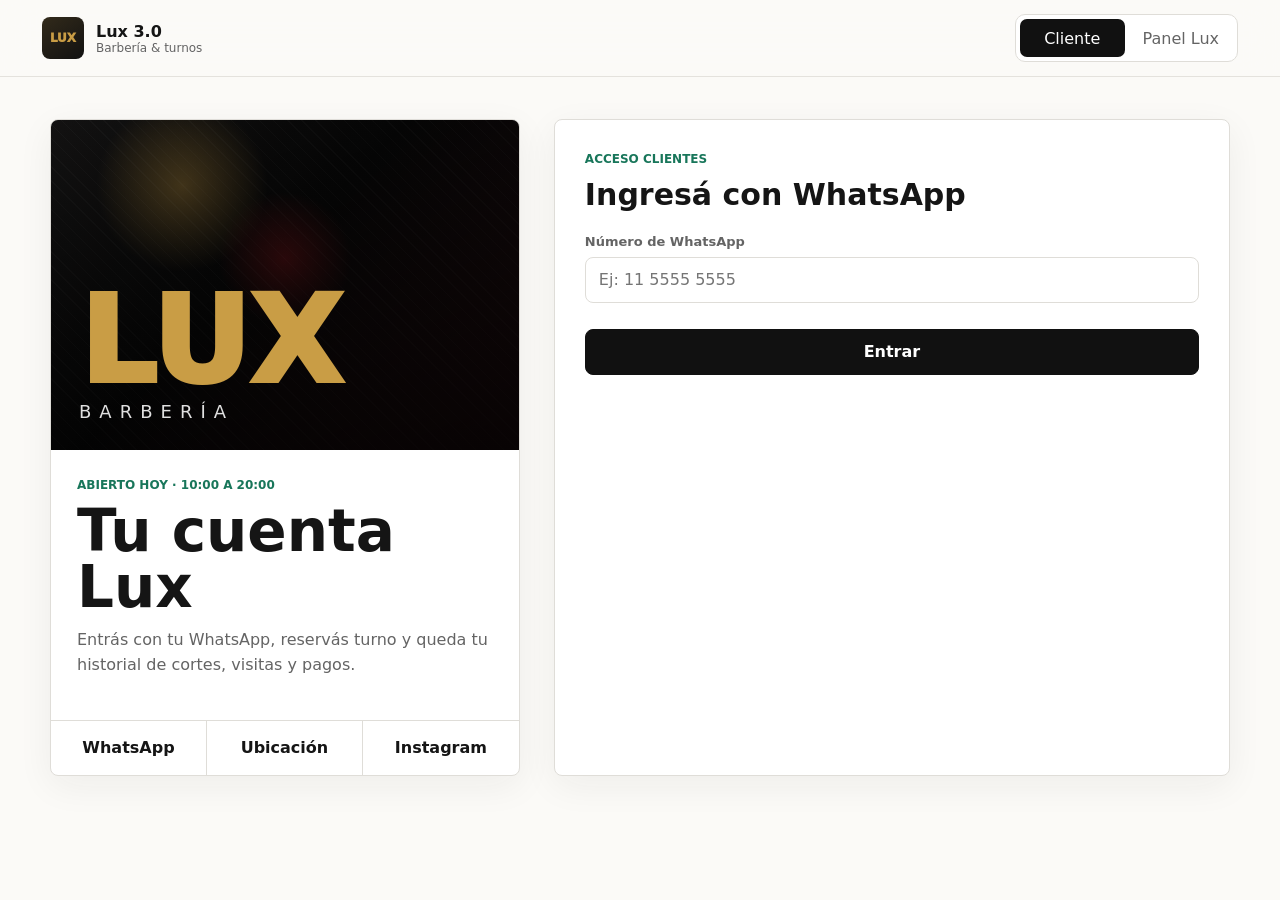
==== lux-3/index.html @ fd44c5f9 "Add Lux 3.0 booking app Publica Lux 3.0 como app estatica en /lux-3 con agenda visible, administraci" ====
<!doctype html>
<html lang="es">
  <head>
    <meta charset="utf-8" />
    <meta name="viewport" content="width=device-width, initial-scale=1" />
    <meta name="theme-color" content="#111111" />
    <title>Lux 3.0</title>
    <link rel="manifest" href="./manifest.webmanifest" />
    <link rel="stylesheet" href="./styles.css?v=6" />
  </head>
  <body>
    <div class="app-shell">
      <header class="topbar">
        <button class="brand" type="button" data-view="cliente" aria-label="Ir al inicio">
          <span class="brand-mark">LUX</span>
          <span>
            <strong>Lux 3.0</strong>
            <small>Barbería & turnos</small>
          </span>
        </button>

        <nav class="mode-switch" aria-label="Secciones">
          <button class="active" type="button" data-view="cliente">Cliente</button>
          <button type="button" data-view="panel">Panel Lux</button>
        </nav>
      </header>

      <main>
        <section class="view active" id="cliente-view" aria-labelledby="cliente-title">
          <div class="client-layout">
            <aside class="studio-panel">
              <div class="studio-photo" role="img" aria-label="Identidad visual de Lux Barbería">
                <span>Lux</span>
                <small>Barbería</small>
              </div>
              <div class="studio-info">
                <p class="eyebrow">Abierto hoy · 10:00 a 20:00</p>
                <h1 id="cliente-title">Tu cuenta Lux</h1>
                <p>Entrás con tu WhatsApp, reservás turno y queda tu historial de cortes, visitas y pagos.</p>
              </div>
              <div class="quick-actions">
                <a href="https://wa.me/5491134567890" target="_blank" rel="noreferrer">WhatsApp</a>
                <a href="https://maps.google.com/?q=Lux+Barberia" target="_blank" rel="noreferrer">Ubicación</a>
                <a href="https://instagram.com" target="_blank" rel="noreferrer">Instagram</a>
              </div>
            </aside>

            <section class="booking-card" aria-label="Cuenta y reserva de turno">
              <div class="booking-head">
                <div>
                  <p class="eyebrow">Acceso clientes</p>
                  <h2 id="client-access-title">Ingresá con WhatsApp</h2>
                </div>
                <button class="icon-button" type="button" id="install-button" hidden title="Instalar app" aria-label="Instalar app">+</button>
              </div>

              <section class="login-card" id="login-card">
                <form id="login-form">
                  <label class="field">
                    <span>Número de WhatsApp</span>
                    <input id="login-phone" name="phone" inputmode="tel" autocomplete="tel" placeholder="Ej: 11 5555 5555" required />
                  </label>
                  <button class="primary full" type="submit">Entrar</button>
                </form>

                <form id="register-form" hidden>
                  <p class="inline-note">No te encontramos en Lux. Cargá tus datos una sola vez.</p>
                  <label class="field">
                    <span>Nombre</span>
                    <input name="firstName" autocomplete="given-name" placeholder="Ej: Nico" required />
                  </label>
                  <label class="field">
                    <span>Apellido</span>
                    <input name="lastName" autocomplete="family-name" placeholder="Ej: González" required />
                  </label>
                  <button class="primary full" type="submit">Crear cuenta Lux</button>
                </form>
              </section>

              <section class="client-session" id="client-session" hidden>
                <div class="session-head">
                  <div>
                    <p class="eyebrow">Cliente activo</p>
                    <h2 id="client-name">Cliente Lux</h2>
                    <p id="client-phone-line"></p>
                  </div>
                  <button class="secondary compact" type="button" id="logout-client">Cambiar</button>
                </div>

                <section class="profile-strip" aria-label="Resumen de cliente">
                  <article>
                    <span id="client-total-visits">0</span>
                    <small>visitas</small>
                  </article>
                  <article>
                    <span id="client-total-paid">$0</span>
                    <small>pagado</small>
                  </article>
                  <article>
                    <span id="client-next-appointment">Sin turno</span>
                    <small>próximo</small>
                  </article>
                </section>

                <div class="steps" aria-label="Progreso">
                  <span class="step active" data-step-dot="1">Barbero</span>
                  <span class="step" data-step-dot="2">Servicio</span>
                  <span class="step" data-step-dot="3">Horario</span>
                  <span class="step" data-step-dot="4">Detalle</span>
                </div>

                <form id="booking-form">
                  <fieldset class="form-step active" data-step="1">
                    <legend>Elegí con quién cortarte</legend>
                    <div class="barber-grid" id="barber-list"></div>
                  </fieldset>

                  <fieldset class="form-step" data-step="2">
                    <legend>Elegí qué te querés hacer</legend>
                    <div class="service-grid" id="service-list"></div>
                  </fieldset>

                  <fieldset class="form-step" data-step="3">
                    <legend>Elegí día y horario</legend>
                    <label class="field">
                      <span>Día</span>
                      <input id="booking-date" name="date" type="date" required />
                    </label>
                    <div class="slot-grid" id="slot-list" aria-live="polite"></div>
                  </fieldset>

                  <fieldset class="form-step" data-step="4">
                    <legend>Confirmá el turno</legend>
                    <div class="selected-client">
                      <strong id="selected-client-name"></strong>
                      <span id="selected-client-phone"></span>
                      <span id="selected-barber-name"></span>
                    </div>
                    <label class="field">
                      <span>Nota opcional</span>
                      <textarea name="note" rows="3" placeholder="Ej: quiero mantener el largo arriba"></textarea>
                    </label>
                  </fieldset>

                  <div class="booking-summary" id="booking-summary">
                    <span>Seleccioná un servicio para empezar</span>
                  </div>

                  <div class="form-actions">
                    <button class="secondary" type="button" id="back-step">Volver</button>
                    <button class="primary" type="button" id="next-step">Continuar</button>
                    <button class="primary" type="submit" id="confirm-booking">Confirmar por WhatsApp</button>
                  </div>
                </form>

                <section class="manage-box" aria-label="Perfil del cliente">
                  <div class="section-head">
                    <h2>Mi Lux</h2>
                    <span class="status-pill">WhatsApp ID</span>
                  </div>
                  <div class="client-appointments" id="client-appointments"></div>
                  <h3>Historial</h3>
                  <div class="history-list" id="client-history"></div>
                </section>
              </section>
            </section>
          </div>
        </section>

        <section class="view" id="panel-view" aria-labelledby="panel-title">
          <div class="panel-layout">
            <section class="panel-hero">
              <div>
                <p class="eyebrow">Panel privado</p>
                <h1 id="panel-title">Agenda Lux</h1>
                <p>Vista semanal y agenda del día para pantalla de barbería.</p>
              </div>
              <div class="panel-actions">
                <button class="secondary compact" type="button" id="open-admin">Administración</button>
                <button class="primary compact" type="button" id="new-demo-booking">Agregar turno demo</button>
              </div>
            </section>

            <section class="metrics" aria-label="Resumen del negocio">
              <article>
                <span id="metric-today">0</span>
                <small>turnos hoy</small>
              </article>
              <article>
                <span id="metric-week">0</span>
                <small>esta semana</small>
              </article>
              <article>
                <span id="metric-pending">0</span>
                <small>pendientes hoy</small>
              </article>
              <article>
                <span id="metric-completed">0</span>
                <small>terminados hoy</small>
              </article>
            </section>

            <section class="workspace weekly-workspace">
              <div class="section-head">
                <div>
                  <h2>Planificación semanal</h2>
                  <p>Lunes a sábado · Franco y Vito</p>
                </div>
                <select id="weekly-barber-filter" aria-label="Filtrar barbero">
                  <option value="all">Ambos</option>
                  <option value="franco">Franco</option>
                  <option value="vito">Vito</option>
                </select>
              </div>
              <div class="weekly-calendar" id="weekly-calendar"></div>
            </section>

            <div class="panel-grid">
              <section class="workspace">
                <div class="section-head">
                  <h2>Próximos turnos</h2>
                  <input id="agenda-filter" type="search" placeholder="Buscar cliente" />
                </div>
                <div class="appointments" id="appointments-list"></div>
              </section>

            </div>
          </div>
        </section>
      </main>
    </div>

    <dialog id="success-dialog">
      <div class="dialog-content">
        <p class="eyebrow">Turno confirmado</p>
        <h2>Listo, quedó en la agenda</h2>
        <p id="success-copy"></p>
        <div class="dialog-actions">
          <a class="primary" id="success-whatsapp" href="#" target="_blank" rel="noreferrer">Abrir WhatsApp</a>
          <button class="secondary" type="button" id="close-dialog">Cerrar</button>
        </div>
      </div>
    </dialog>

    <dialog id="admin-dialog" class="admin-dialog">
      <div class="dialog-content admin-content">
        <div class="section-head">
          <div>
            <p class="eyebrow">Administración Lux</p>
            <h2>Cuentas, clientes y promos</h2>
          </div>
          <button class="secondary compact" type="button" id="close-admin">Cerrar</button>
        </div>

        <section class="workspace ledger-workspace">
          <div class="section-head">
            <h2>Cuenta de barberos</h2>
            <span class="status-pill">solo administración</span>
          </div>
          <div class="barber-ledger" id="barber-ledger"></div>
        </section>

        <div class="admin-grid">
          <section class="workspace">
            <div class="section-head">
              <h2>Cargar cliente</h2>
            </div>
            <form id="barber-client-form" class="stack-form">
              <label class="field">
                <span>Nombre</span>
                <input name="firstName" placeholder="Ej: Lucas" required />
              </label>
              <label class="field">
                <span>Apellido</span>
                <input name="lastName" placeholder="Ej: Pérez" required />
              </label>
              <label class="field">
                <span>WhatsApp</span>
                <input name="phone" inputmode="tel" placeholder="Ej: 11 5555 5555" required />
              </label>
              <button class="primary full" type="submit">Guardar cliente</button>
            </form>
          </section>

          <section class="workspace">
            <div class="section-head">
              <h2>Clientes</h2>
              <button class="secondary compact" type="button" id="export-clients">Copiar lista</button>
            </div>
            <div class="client-list" id="client-list"></div>
          </section>

          <section class="workspace">
            <div class="section-head">
              <h2>Ficha</h2>
              <span class="status-pill" id="selected-panel-client-status">Sin selección</span>
            </div>
            <div class="client-file" id="panel-client-file"></div>
          </section>

          <section class="workspace">
            <div class="section-head">
              <h2>Promos</h2>
              <button class="secondary compact" type="button" id="generate-promo">Generar</button>
            </div>
            <textarea id="promo-text" rows="5">Hola! Esta semana en Lux tenemos promo de corte + barba. Si querés reservar, entrá al link de Lux 3.0 y elegí tu horario.</textarea>
            <a class="primary full" id="promo-whatsapp" href="#" target="_blank" rel="noreferrer">Enviar por WhatsApp</a>
          </section>
        </div>
      </div>
    </dialog>

    <script src="./app.js?v=6"></script>
  </body>
</html>
---- lux-3/styles.css ----
:root {
  color-scheme: light;
  --ink: #151515;
  --muted: #646464;
  --line: #dfddd8;
  --paper: #fbfaf7;
  --surface: #ffffff;
  --gold: #c99d45;
  --green: #18765a;
  --red: #b44b43;
  --blue: #315f8f;
  --shadow: 0 18px 60px rgba(20, 20, 20, 0.13);
  font-family: Inter, ui-sans-serif, system-ui, -apple-system, BlinkMacSystemFont, "Segoe UI", sans-serif;
}

* {
  box-sizing: border-box;
}

body {
  margin: 0;
  background: var(--paper);
  color: var(--ink);
}

button,
input,
textarea {
  font: inherit;
}

button,
a {
  -webkit-tap-highlight-color: transparent;
}

a {
  color: inherit;
  text-decoration: none;
}

.app-shell {
  min-height: 100vh;
}

.topbar {
  position: sticky;
  top: 0;
  z-index: 10;
  display: flex;
  align-items: center;
  justify-content: space-between;
  gap: 18px;
  padding: 14px clamp(16px, 4vw, 42px);
  background: rgba(251, 250, 247, 0.88);
  border-bottom: 1px solid rgba(223, 221, 216, 0.8);
  backdrop-filter: blur(18px);
}

.brand {
  display: inline-flex;
  align-items: center;
  gap: 12px;
  padding: 0;
  border: 0;
  background: transparent;
  color: var(--ink);
  cursor: pointer;
  text-align: left;
}

.brand-mark {
  display: grid;
  width: 42px;
  height: 42px;
  place-items: center;
  border-radius: 8px;
  background:
    linear-gradient(145deg, rgba(201, 157, 69, 0.18), transparent),
    #111111;
  color: var(--gold);
  font-size: 12px;
  font-weight: 950;
}

.brand strong,
.brand small {
  display: block;
}

.brand small {
  color: var(--muted);
  font-size: 12px;
}

.mode-switch {
  display: inline-grid;
  grid-template-columns: 1fr 1fr;
  gap: 4px;
  padding: 4px;
  border: 1px solid var(--line);
  border-radius: 10px;
  background: var(--surface);
}

.mode-switch button {
  min-height: 38px;
  padding: 0 14px;
  border: 0;
  border-radius: 7px;
  background: transparent;
  color: var(--muted);
  cursor: pointer;
}

.mode-switch button.active {
  background: #111111;
  color: #fff;
}

main {
  padding: clamp(16px, 4vw, 42px);
}

.view {
  display: none;
}

.view.active {
  display: block;
}

.client-layout {
  display: grid;
  grid-template-columns: minmax(290px, 0.82fr) minmax(320px, 1.18fr);
  gap: clamp(18px, 3vw, 34px);
  max-width: 1180px;
  margin: 0 auto;
  align-items: stretch;
}

.studio-panel,
.booking-card,
.workspace,
.panel-hero,
.metrics article {
  background: var(--surface);
  border: 1px solid var(--line);
  border-radius: 8px;
  box-shadow: 0 10px 36px rgba(30, 30, 30, 0.06);
}

.studio-panel {
  overflow: hidden;
}

.studio-photo {
  min-height: 330px;
  display: grid;
  align-content: end;
  padding: 28px;
  color: white;
  background:
    linear-gradient(160deg, rgba(0, 0, 0, 0.3), rgba(0, 0, 0, 0.82)),
    repeating-linear-gradient(45deg, rgba(255, 255, 255, 0.035) 0 1px, transparent 1px 10px),
    radial-gradient(circle at 50% 42%, rgba(138, 25, 30, 0.6), transparent 22%),
    radial-gradient(circle at 28% 20%, rgba(201, 157, 69, 0.5), transparent 20%),
    linear-gradient(135deg, #1b1a1a 0%, #090909 45%, #2c1114 100%);
}

.studio-photo span {
  font-size: clamp(58px, 12vw, 120px);
  font-weight: 950;
  line-height: 0.85;
  letter-spacing: 0;
  color: var(--gold);
  text-transform: uppercase;
}

.studio-photo small {
  margin-top: 8px;
  color: rgba(255, 255, 255, 0.88);
  font-size: 18px;
  letter-spacing: 8px;
  text-transform: uppercase;
}

.studio-info {
  padding: 26px;
}

.eyebrow {
  margin: 0 0 8px;
  color: var(--green);
  font-size: 12px;
  font-weight: 800;
  letter-spacing: 0;
  text-transform: uppercase;
}

h1,
h2,
p {
  margin-top: 0;
}

h1 {
  margin-bottom: 12px;
  font-size: clamp(34px, 5vw, 58px);
  line-height: 0.98;
  letter-spacing: 0;
}

h2 {
  margin-bottom: 0;
  font-size: clamp(22px, 3vw, 30px);
  letter-spacing: 0;
}

h3 {
  margin: 22px 0 12px;
  font-size: 18px;
}

p {
  color: var(--muted);
  line-height: 1.55;
}

.quick-actions {
  display: grid;
  grid-template-columns: repeat(3, 1fr);
  border-top: 1px solid var(--line);
}

.quick-actions a {
  min-height: 54px;
  display: grid;
  place-items: center;
  border-right: 1px solid var(--line);
  color: var(--ink);
  font-weight: 750;
}

.quick-actions a:last-child {
  border-right: 0;
}

.booking-card {
  padding: clamp(18px, 4vw, 30px);
}

.login-card,
.client-session {
  margin-top: 22px;
}

.inline-note {
  margin: 18px 0 14px;
  padding: 12px;
  border: 1px solid rgba(201, 157, 69, 0.42);
  border-radius: 8px;
  background: rgba(201, 157, 69, 0.1);
  color: #4e3d16;
  font-weight: 750;
}

.session-head,
.selected-client,
.file-card {
  padding: 14px;
  border: 1px solid var(--line);
  border-radius: 8px;
  background: #fff;
}

.session-head {
  display: flex;
  align-items: center;
  justify-content: space-between;
  gap: 14px;
  margin-bottom: 14px;
}

.session-head p {
  margin-bottom: 0;
}

.profile-strip {
  display: grid;
  grid-template-columns: repeat(3, 1fr);
  gap: 10px;
}

.profile-strip article {
  min-width: 0;
  padding: 14px;
  border: 1px solid var(--line);
  border-radius: 8px;
  background: #fff;
}

.profile-strip span {
  display: block;
  overflow-wrap: anywhere;
  font-size: 22px;
  font-weight: 950;
}

.profile-strip small,
.selected-client span,
.file-card span {
  color: var(--muted);
  font-size: 13px;
  font-weight: 750;
}

.selected-client {
  display: grid;
  gap: 4px;
  margin-bottom: 14px;
}

.booking-head,
.section-head,
.panel-hero {
  display: flex;
  align-items: center;
  justify-content: space-between;
  gap: 16px;
}

.icon-button {
  width: 42px;
  height: 42px;
  border: 1px solid var(--line);
  border-radius: 8px;
  background: #111111;
  color: white;
  cursor: pointer;
  font-size: 24px;
}

.steps {
  display: grid;
  grid-template-columns: repeat(3, 1fr);
  gap: 8px;
  margin: 24px 0;
}

.step {
  min-height: 44px;
  display: grid;
  place-items: center;
  border: 1px solid var(--line);
  border-radius: 8px;
  color: var(--muted);
  font-size: 14px;
  font-weight: 750;
}

.step.active {
  background: #111111;
  border-color: #111111;
  color: white;
}

fieldset {
  min-width: 0;
  margin: 0;
  padding: 0;
  border: 0;
}

legend {
  margin-bottom: 14px;
  font-size: 18px;
  font-weight: 850;
}

.form-step {
  display: none;
}

.form-step.active {
  display: block;
}

.barber-grid,
.service-grid {
  display: grid;
  grid-template-columns: repeat(2, minmax(0, 1fr));
  gap: 12px;
}

.barber-option,
.service-option,
.slot-button,
.appointment,
.client-row {
  border: 1px solid var(--line);
  border-radius: 8px;
  background: #fff;
}

.barber-option,
.service-option {
  min-height: 126px;
  padding: 16px;
  text-align: left;
  cursor: pointer;
}

.barber-option.active,
.service-option.active {
  border-color: #111111;
  box-shadow: inset 0 0 0 2px #111111;
}

.barber-option strong,
.barber-option span,
.service-option strong,
.service-option span {
  display: block;
}

.barber-option strong,
.service-option strong {
  margin-bottom: 8px;
  font-size: 17px;
}

.barber-option span,
.service-option span {
  color: var(--muted);
  font-size: 14px;
}

.barber-option b,
.service-option b {
  display: inline-block;
  margin-top: 12px;
}

.barber-avatar {
  display: grid;
  width: 34px;
  height: 34px;
  place-items: center;
  margin-bottom: 10px;
  border-radius: 8px;
  background: #111111;
  color: var(--gold);
  font-weight: 950;
}

.barber-avatar.small {
  width: 28px;
  height: 28px;
  margin-bottom: 0;
  font-size: 12px;
}

.field {
  display: grid;
  gap: 8px;
  margin-bottom: 14px;
}

.field span {
  color: var(--muted);
  font-size: 13px;
  font-weight: 800;
}

input,
select,
textarea {
  width: 100%;
  border: 1px solid var(--line);
  border-radius: 8px;
  background: #fff;
  color: var(--ink);
  outline: none;
}

input {
  min-height: 46px;
  padding: 0 13px;
}

select {
  max-width: 180px;
  min-height: 42px;
  padding: 0 12px;
}

textarea {
  padding: 13px;
  resize: vertical;
}

input:focus,
textarea:focus {
  border-color: #111111;
  box-shadow: 0 0 0 3px rgba(201, 157, 69, 0.2);
}

.slot-grid {
  display: grid;
  grid-template-columns: repeat(4, 1fr);
  gap: 10px;
}

.slot-button {
  min-height: 44px;
  cursor: pointer;
  font-weight: 800;
}

.slot-button.active {
  background: #111111;
  border-color: #111111;
  color: white;
}

.slot-button:disabled {
  cursor: not-allowed;
  color: #aaa;
  background: #f4f2ed;
  text-decoration: line-through;
}

.booking-summary {
  min-height: 54px;
  display: flex;
  align-items: center;
  margin: 22px 0 16px;
  padding: 12px 14px;
  border: 1px solid rgba(201, 157, 69, 0.42);
  border-radius: 8px;
  background: rgba(201, 157, 69, 0.1);
  color: #4e3d16;
  font-weight: 750;
}

.form-actions {
  display: flex;
  justify-content: flex-end;
  gap: 10px;
}

.manage-box {
  margin-top: 28px;
  padding-top: 22px;
  border-top: 1px solid var(--line);
}

.status-pill {
  display: inline-flex;
  align-items: center;
  min-height: 30px;
  padding: 0 10px;
  border-radius: 999px;
  background: #f3efe6;
  color: #4e3d16;
  font-size: 12px;
  font-weight: 850;
}

.primary,
.secondary {
  min-height: 46px;
  display: inline-flex;
  align-items: center;
  justify-content: center;
  padding: 0 18px;
  border-radius: 8px;
  cursor: pointer;
  font-weight: 850;
}

.primary {
  border: 1px solid #111111;
  background: #111111;
  color: #fff;
}

.secondary {
  border: 1px solid var(--line);
  background: #fff;
  color: var(--ink);
}

.compact {
  min-height: 38px;
  padding: 0 12px;
}

.full {
  width: 100%;
  margin-top: 12px;
}

#confirm-booking {
  display: none;
}

.panel-layout {
  max-width: 1180px;
  margin: 0 auto;
}

.panel-hero {
  padding: 22px;
  margin-bottom: 16px;
}

.panel-hero h1 {
  font-size: clamp(32px, 4vw, 48px);
}

.panel-actions {
  display: flex;
  gap: 10px;
  flex-wrap: wrap;
  justify-content: flex-end;
}

.metrics {
  display: grid;
  grid-template-columns: repeat(4, 1fr);
  gap: 12px;
  margin-bottom: 16px;
}

.metrics article {
  padding: 18px;
}

.metrics span {
  display: block;
  margin-bottom: 4px;
  font-size: 30px;
  font-weight: 950;
}

.metrics small {
  color: var(--muted);
  font-weight: 800;
}

.weekly-workspace {
  margin-bottom: 16px;
}

.ledger-workspace .section-head p,
.weekly-workspace .section-head p {
  margin-bottom: 0;
}

.barber-ledger {
  display: grid;
  grid-template-columns: repeat(2, 1fr);
  gap: 12px;
}

.ledger-card {
  display: grid;
  gap: 8px;
  padding: 14px;
  border: 1px solid var(--line);
  border-radius: 8px;
  background: #fff;
}

.ledger-card div {
  display: flex;
  align-items: center;
  gap: 10px;
}

.ledger-card b {
  font-size: 26px;
}

.ledger-card span {
  color: var(--muted);
  font-size: 13px;
  font-weight: 750;
}

.weekly-calendar {
  display: grid;
  grid-template-columns: repeat(6, minmax(150px, 1fr));
  gap: 10px;
  overflow-x: auto;
  padding-bottom: 4px;
}

.calendar-day {
  min-width: 150px;
  min-height: 210px;
  display: grid;
  align-content: start;
  gap: 10px;
  padding: 12px;
  border: 1px solid var(--line);
  border-radius: 8px;
  background: #fff;
}

.calendar-day header {
  display: flex;
  align-items: baseline;
  justify-content: space-between;
  gap: 8px;
  padding-bottom: 8px;
  border-bottom: 1px solid var(--line);
}

.calendar-day header span,
.calendar-stack p,
.calendar-booking span {
  color: var(--muted);
  font-size: 12px;
}

.calendar-stack {
  display: grid;
  gap: 8px;
}

.calendar-booking {
  display: grid;
  gap: 2px;
  padding: 8px;
  border-left: 4px solid var(--gold);
  border-radius: 6px;
  background: #f7f5f0;
}

.calendar-booking strong {
  font-size: 12px;
}

.panel-grid {
  display: grid;
  grid-template-columns: 1fr;
  gap: 16px;
}

.workspace {
  padding: 18px;
}

.section-head {
  margin-bottom: 14px;
}

.section-head h2 {
  font-size: 21px;
}

.section-head input {
  max-width: 230px;
}

.appointments,
.client-list,
.client-appointments,
.history-list,
.side-stack {
  display: grid;
  gap: 10px;
}

.appointment {
  display: grid;
  grid-template-columns: 86px 1fr auto;
  align-items: center;
  gap: 12px;
  padding: 12px;
}

.appointment time {
  display: grid;
  width: 70px;
  min-height: 58px;
  place-items: center;
  border-radius: 8px;
  background: #f3efe6;
  color: #4e3d16;
  font-weight: 950;
}

.appointment strong,
.appointment span,
.client-row strong,
.client-row span {
  display: block;
}

.appointment span,
.client-row span {
  color: var(--muted);
  font-size: 13px;
}

.appointment-actions {
  display: flex;
  gap: 8px;
}

.client-appointment {
  display: grid;
  gap: 10px;
  padding: 12px;
  border: 1px solid var(--line);
  border-radius: 8px;
  background: #fff;
}

.client-appointment strong,
.client-appointment span {
  display: block;
}

.client-appointment span {
  color: var(--muted);
  font-size: 13px;
}

.history-item {
  display: flex;
  align-items: center;
  justify-content: space-between;
  gap: 12px;
  padding: 12px;
  border: 1px solid var(--line);
  border-radius: 8px;
  background: #fff;
}

.history-item strong,
.history-item span,
.file-card strong,
.file-card span {
  display: block;
}

.history-item span {
  color: var(--muted);
  font-size: 13px;
}

.history-item b {
  white-space: nowrap;
}

.mini-button {
  width: 36px;
  height: 36px;
  border: 1px solid var(--line);
  border-radius: 8px;
  background: #fff;
  cursor: pointer;
  font-weight: 900;
}

.mini-button.danger {
  color: var(--red);
}

.mini-button.success {
  color: var(--green);
}

button:disabled {
  cursor: not-allowed;
  opacity: 0.55;
}

.client-row {
  display: flex;
  align-items: center;
  justify-content: space-between;
  gap: 12px;
  padding: 12px;
  text-align: left;
  cursor: pointer;
}

.client-row.active {
  border-color: #111111;
  box-shadow: inset 0 0 0 2px #111111;
}

.stack-form {
  display: grid;
}

dialog {
  width: min(440px, calc(100vw - 28px));
  border: 0;
  border-radius: 8px;
  padding: 0;
  box-shadow: var(--shadow);
}

.admin-dialog {
  width: min(1120px, calc(100vw - 28px));
  max-height: min(860px, calc(100vh - 28px));
}

.admin-content {
  max-height: calc(100vh - 28px);
  overflow: auto;
}

.admin-grid {
  display: grid;
  grid-template-columns: repeat(2, minmax(0, 1fr));
  gap: 12px;
}

dialog::backdrop {
  background: rgba(0, 0, 0, 0.4);
}

.dialog-content {
  padding: 24px;
}

.dialog-actions {
  display: flex;
  gap: 10px;
  margin-top: 18px;
}

@media (max-width: 860px) {
  .topbar {
    align-items: stretch;
    flex-direction: column;
  }

  .client-layout,
  .panel-grid {
    grid-template-columns: 1fr;
  }

  .studio-photo {
    min-height: 230px;
  }

  .metrics {
    grid-template-columns: repeat(2, 1fr);
  }

  .admin-grid {
    grid-template-columns: 1fr;
  }
}

@media (max-width: 560px) {
  main {
    padding: 12px;
  }

  .mode-switch,
  .barber-grid,
  .service-grid,
  .quick-actions {
    grid-template-columns: 1fr;
  }

  .slot-grid {
    grid-template-columns: repeat(3, 1fr);
  }

  .steps {
    gap: 6px;
  }

  .step {
    font-size: 12px;
  }

  .form-actions,
  .dialog-actions {
    flex-direction: column-reverse;
  }

  .primary,
  .secondary {
    width: 100%;
  }

  .metrics {
    grid-template-columns: 1fr;
  }

  .barber-ledger {
    grid-template-columns: 1fr;
  }

  .section-head,
  .panel-hero,
  .panel-actions {
    align-items: stretch;
    flex-direction: column;
  }

  .section-head input {
    max-width: none;
  }

  .appointment {
    grid-template-columns: 70px 1fr;
  }

  .appointment-actions {
    grid-column: 1 / -1;
  }
}
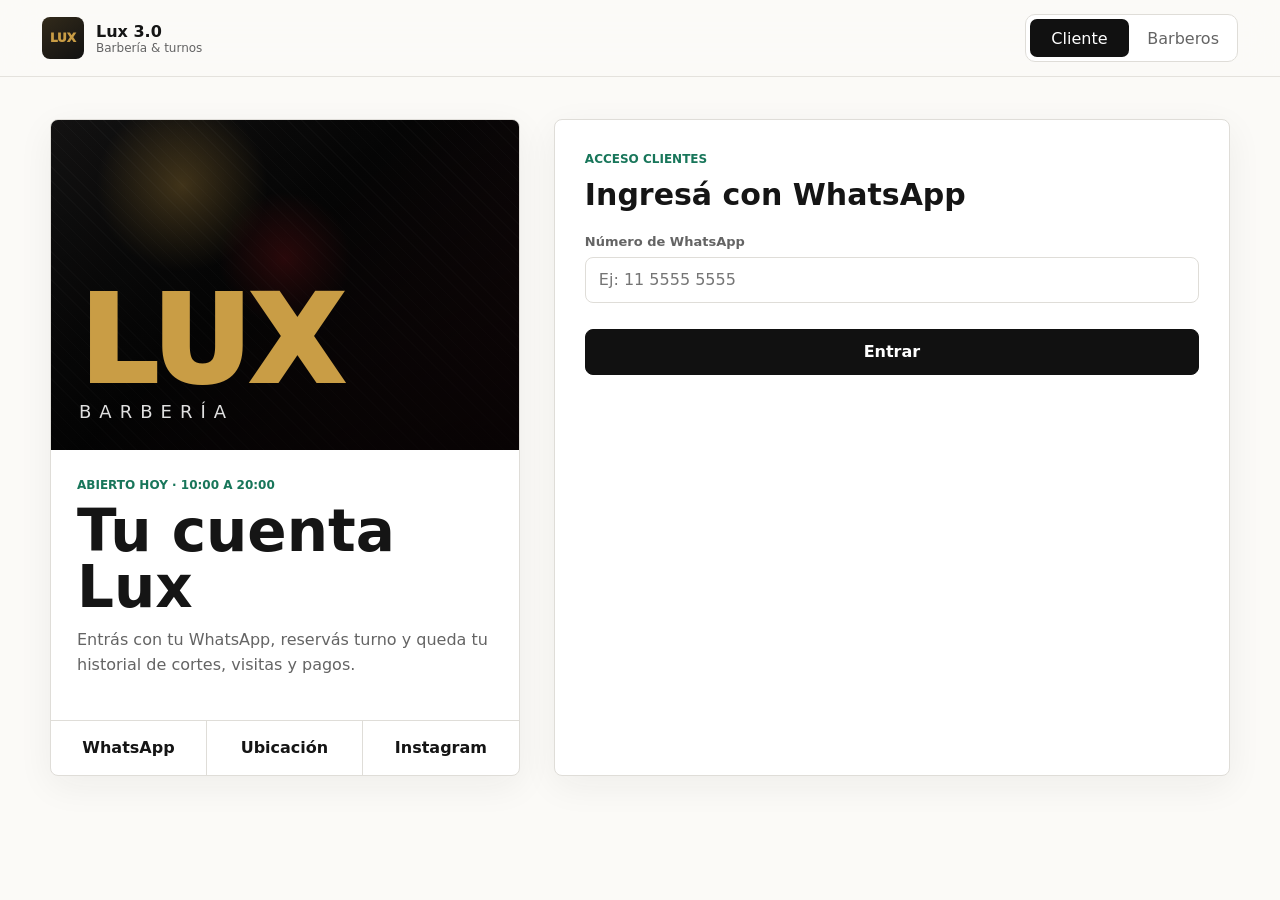
==== commit 50a31642: "Protect Lux barber panel Agrega login de barbero para que clientes no puedan acceder al Panel Lux. C" ====
--- a/lux-3/index.html
+++ b/lux-3/index.html
@@ -6,7 +6,7 @@
     <meta name="theme-color" content="#111111" />
     <title>Lux 3.0</title>
     <link rel="manifest" href="./manifest.webmanifest" />
-    <link rel="stylesheet" href="./styles.css?v=6" />
+    <link rel="stylesheet" href="./styles.css?v=7" />
   </head>
   <body>
     <div class="app-shell">
@@ -21,7 +21,7 @@
 
         <nav class="mode-switch" aria-label="Secciones">
           <button class="active" type="button" data-view="cliente">Cliente</button>
-          <button type="button" data-view="panel">Panel Lux</button>
+          <button type="button" id="barber-access-button">Barberos</button>
         </nav>
       </header>
 
@@ -173,10 +173,11 @@
               <div>
                 <p class="eyebrow">Panel privado</p>
                 <h1 id="panel-title">Agenda Lux</h1>
-                <p>Vista semanal y agenda del día para pantalla de barbería.</p>
+                <p id="barber-session-label">Vista semanal y agenda del día para pantalla de barbería.</p>
               </div>
               <div class="panel-actions">
                 <button class="secondary compact" type="button" id="open-admin">Administración</button>
+                <button class="secondary compact" type="button" id="logout-barber">Salir</button>
                 <button class="primary compact" type="button" id="new-demo-booking">Agregar turno demo</button>
               </div>
             </section>
@@ -242,6 +243,33 @@
       </div>
     </dialog>
 
+    <dialog id="barber-login-dialog">
+      <div class="dialog-content">
+        <p class="eyebrow">Acceso barberos</p>
+        <h2>Entrar al Panel Lux</h2>
+        <p>Este sector es solo para Franco, Vito o administración.</p>
+        <form id="barber-login-form" class="stack-form">
+          <label class="field">
+            <span>Barbero</span>
+            <select id="barber-login-select" name="barber">
+              <option value="franco">Franco</option>
+              <option value="vito">Vito</option>
+              <option value="admin">Administración</option>
+            </select>
+          </label>
+          <label class="field">
+            <span>Contraseña</span>
+            <input id="barber-password" name="password" type="password" autocomplete="current-password" placeholder="Clave del panel" required />
+          </label>
+          <p class="form-error" id="barber-login-error" hidden>Contraseña incorrecta.</p>
+          <div class="dialog-actions">
+            <button class="primary" type="submit">Entrar</button>
+            <button class="secondary" type="button" id="close-barber-login">Cancelar</button>
+          </div>
+        </form>
+      </div>
+    </dialog>
+
     <dialog id="admin-dialog" class="admin-dialog">
       <div class="dialog-content admin-content">
         <div class="section-head">
@@ -310,6 +338,6 @@
       </div>
     </dialog>
 
-    <script src="./app.js?v=6"></script>
+    <script src="./app.js?v=7"></script>
   </body>
 </html>
--- a/lux-3/styles.css
+++ b/lux-3/styles.css
@@ -118,6 +118,11 @@
   color: #fff;
 }
 
+.mode-switch #barber-access-button.active {
+  background: #111111;
+  color: #fff;
+}
+
 main {
   padding: clamp(16px, 4vw, 42px);
 }
@@ -263,6 +268,12 @@
   background: rgba(201, 157, 69, 0.1);
   color: #4e3d16;
   font-weight: 750;
+}
+
+.form-error {
+  margin: 0 0 12px;
+  color: var(--red);
+  font-weight: 800;
 }
 
 .session-head,
